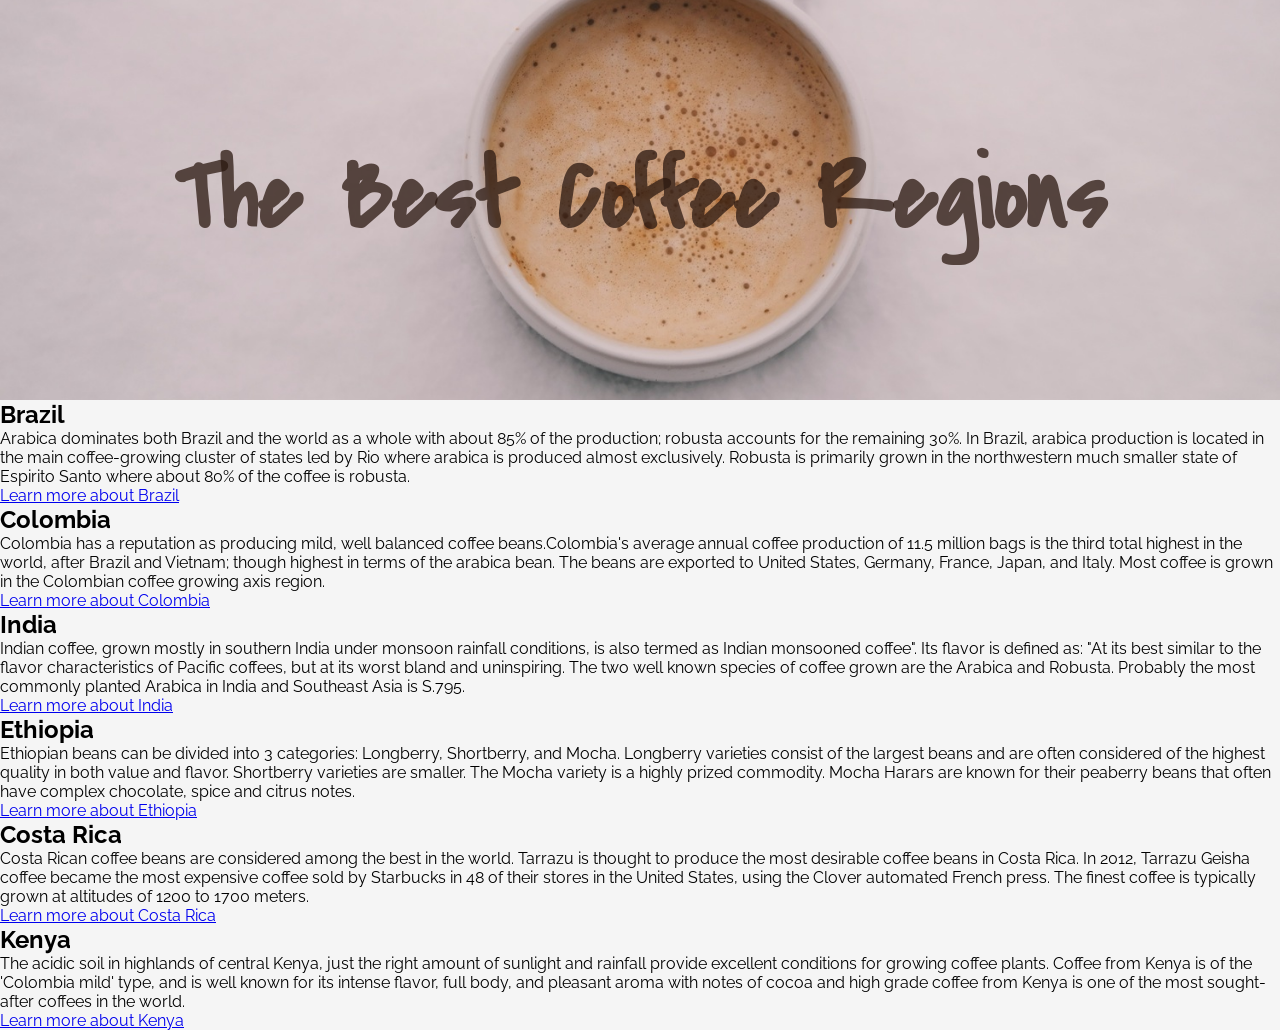
==== CoffeeBestRegions-position_var/src/index.html @ bcc930ec "In. commit" ====
<!DOCTYPE html>
<html lang="en">
<head>
    <meta charset="UTF-8">
    <title>Coffee</title>
    <link rel="shortcut icon" href="../Images/coffee.png" type="image/png">
    <link rel="stylesheet" href="../css/style.css">
</head>
<body>
<div class="header">
    <h1>The Best Coffee Regions</h1>
</div>
<div class="main">
    <div class="left">
        <div>

            <h2>Brazil</h2>
            <p> Arabica dominates both Brazil and the world as a whole with about 85% of the production; robusta
                accounts for the remaining 30%. In Brazil, arabica production is located in the main coffee-growing
                cluster of states led by Rio where arabica is
                produced almost exclusively. Robusta is primarily grown in the northwestern much smaller state of
                Espirito Santo where about 80% of the coffee is robusta.</p>
            <a href="https://en.wikipedia.org/wiki/Brazil" target="_blank">Learn more about Brazil</a>
        </div>
        <div>
            <h2>Colombia</h2>
            <p> Colombia has a reputation as producing mild, well balanced coffee beans.Colombia's average annual
                coffee
                production of 11.5 million bags is the third total highest in the world, after Brazil and Vietnam;
                though highest in terms of the arabica
                bean. The beans are exported to United States, Germany, France, Japan, and Italy. Most coffee is
                grown
                in the Colombian coffee growing axis region.</p>
            <a href="https://en.wikipedia.org/wiki/Colombia" target="_blank">Learn more about Colombia</a>
        </div>
    </div>

    <div>
        <h2>India</h2>
        <p> Indian coffee, grown mostly in southern India under monsoon rainfall conditions, is also termed as
            Indian monsooned coffee". Its flavor is defined as: "At its best similar to the flavor
            characteristics
            of Pacific coffees, but at its worst bland and uninspiring. The two well known species of coffee
            grown
            are the Arabica and Robusta. Probably the most commonly planted Arabica in India and Southeast Asia
            is
            S.795.</p>
        <a href="https://en.wikipedia.org/wiki/India" target="_blank">Learn more about India</a>
    </div>
</div>
<div class="right">
    <div>
        <h2>Ethiopia</h2>
        <p> Ethiopian beans can be divided into 3 categories: Longberry, Shortberry, and Mocha. Longberry
            varieties
            consist of the largest beans and are often considered of the highest quality in both value and
            flavor.
            Shortberry varieties are smaller. The Mocha variety is a highly prized commodity. Mocha Harars are
            known
            for their peaberry beans that often have complex chocolate, spice and citrus notes.</p>
        <a href="https://en.wikipedia.org/wiki/Ethiopia" target="_blank">Learn more about Ethiopia</a>
    </div>

    <div>
        <h2>Costa Rica</h2>
        <p> Costa Rican coffee beans are considered among the best in the world. Tarrazu is thought to produce
            the
            most desirable coffee beans in Costa Rica. In 2012, Tarrazu Geisha coffee became the most expensive
            coffee sold by Starbucks in 48 of their stores in the United States, using the Clover automated
            French
            press. The finest coffee is typically grown at altitudes of 1200 to 1700 meters.</p>
        <a href="https://en.wikipedia.org/wiki/Costa_Rica" target="_blank">Learn more about Costa Rica</a>
    </div>
    <div>
        <h2>Kenya</h2>
        <p> The acidic soil in highlands of central Kenya, just the right amount of sunlight and rainfall
            provide
            excellent conditions for growing coffee plants. Coffee from Kenya is of the 'Colombia mild' type,
            and is
            well known for its intense flavor, full body, and pleasant aroma with notes of cocoa and high grade
            coffee from Kenya is one of the most sought-after coffees in the world.</p>
        <a href="https://en.wikipedia.org/wiki/Kenya" target="_blank">Learn more about Kenya</a>
    </div>
</div>
</body>
</html>
---- CoffeeBestRegions-position_var/css/style.css ----
@import url('https://fonts.googleapis.com/css2?family=Covered+By+Your+Grace&family=Raleway:ital,wght@0,100..900;1,100..900&display=swap');

* {
    margin: 0;
}

body {
    font-family: 'Raleway', sans-serif;
    background-color: whitesmoke;
}

.header {
    height: 400px;
    background-image: url("../Images/coffee-bgnd.jpeg");
    background-position: center;
    background-repeat: no-repeat;
    background-size: cover;
}

.header > h1 {
    font-size: 100px;
    font-family: "Covered By Your Grace", cursive;
    color: #2B1810BF;
    text-align: center;
    padding-top: 130px;

}

/*.main > table {*/
/*    padding: 0;*/
/*}*/

/*.main td {*/
/*    color: #454;*/
/*    font-weight: 500;*/
/*    padding: 0 10px;*/
/*    text-align: justify;*/
/*    text-indent: 32px;*/
/*    line-height: 1.5;*/
/*    background-image: url("../Images/Image20260706185811.png");");*/
/*    !*opacity: 0.3;*!*/
/*}*/

/*.main td > h2 {*/
/*    font-size: 28px;*/
/*    font-weight: 900;*/
/*    background-color: rgb(188 170 164 / 90);*/
/*    padding-bottom: 10px;*/
/*    text-align: center;*/
/*    text-transform: uppercase;*/
/*}*/

/*.main td > p {*/
/*    font-weight: 900;*/
/*}*/

/*.main td > a {*/
/*    color: #445544;*/
/*    font-weight: 600;*/
/*    text-transform: uppercase;*/
/*    text-decoration: none;*/
/*    letter-spacing: 2px;*/
/*}*/















/*
HW_07_TEXT  В рамках домашнего задания доделайте css под начатую на уроке апликацию про кофе под position-вариант html-css.
 */
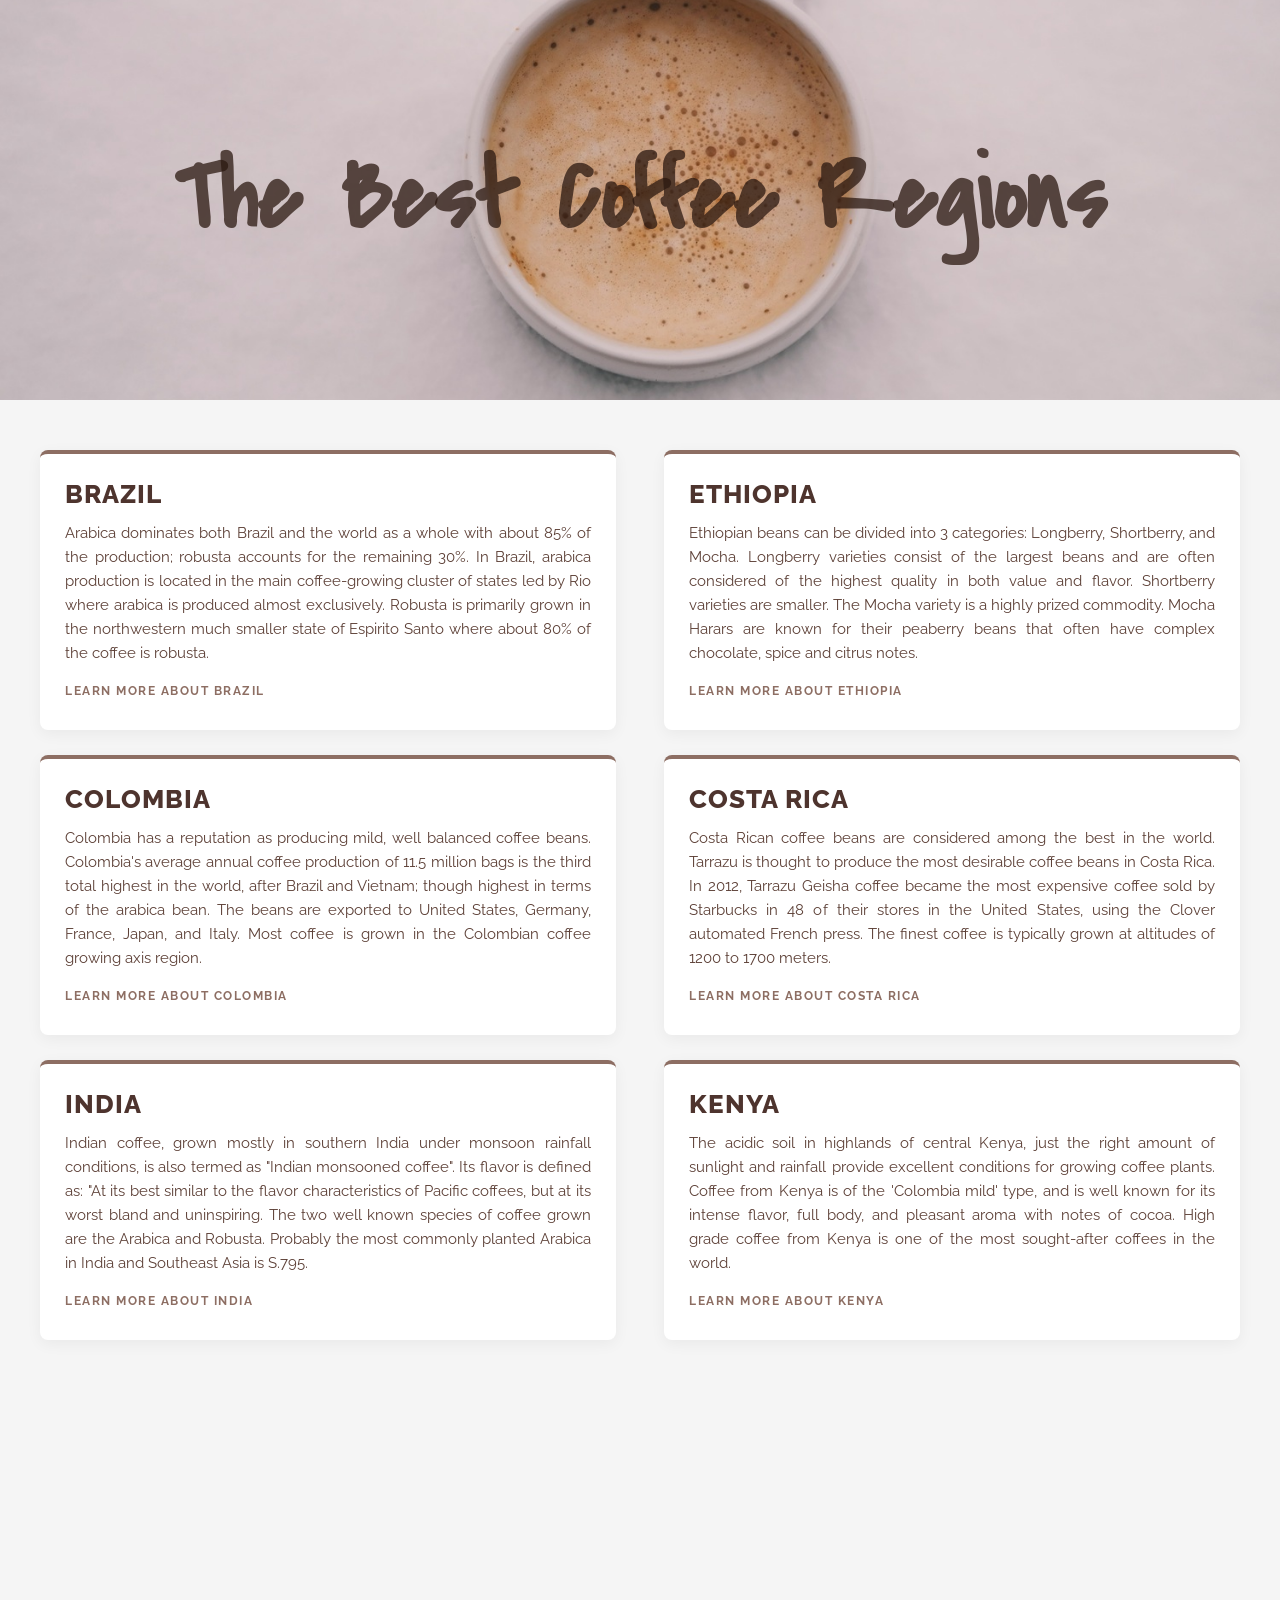
==== commit e5d329f9: "HW_7" ====
--- a/CoffeeBestRegions-position_var/src/index.html
+++ b/CoffeeBestRegions-position_var/src/index.html
@@ -1,86 +1,76 @@
 <!DOCTYPE html>
 <html lang="en">
 <head>
+
+
+<!--    HW_07_TEXT  В рамках домашнего задания доделайте css под начатую на уроке апликацию про кофе под position-вариант html-css.-->
+<!--    -->
+
     <meta charset="UTF-8">
     <title>Coffee</title>
     <link rel="shortcut icon" href="../Images/coffee.png" type="image/png">
     <link rel="stylesheet" href="../css/style.css">
 </head>
 <body>
+
 <div class="header">
     <h1>The Best Coffee Regions</h1>
 </div>
+
 <div class="main">
     <div class="left">
         <div>
-
             <h2>Brazil</h2>
-            <p> Arabica dominates both Brazil and the world as a whole with about 85% of the production; robusta
+            <p>Arabica dominates both Brazil and the world as a whole with about 85% of the production; robusta
                 accounts for the remaining 30%. In Brazil, arabica production is located in the main coffee-growing
-                cluster of states led by Rio where arabica is
-                produced almost exclusively. Robusta is primarily grown in the northwestern much smaller state of
-                Espirito Santo where about 80% of the coffee is robusta.</p>
+                cluster of states led by Rio where arabica is produced almost exclusively. Robusta is primarily grown
+                in the northwestern much smaller state of Espirito Santo where about 80% of the coffee is robusta.</p>
             <a href="https://en.wikipedia.org/wiki/Brazil" target="_blank">Learn more about Brazil</a>
         </div>
+
         <div>
             <h2>Colombia</h2>
-            <p> Colombia has a reputation as producing mild, well balanced coffee beans.Colombia's average annual
-                coffee
-                production of 11.5 million bags is the third total highest in the world, after Brazil and Vietnam;
-                though highest in terms of the arabica
-                bean. The beans are exported to United States, Germany, France, Japan, and Italy. Most coffee is
-                grown
-                in the Colombian coffee growing axis region.</p>
+            <p>Colombia has a reputation as producing mild, well balanced coffee beans. Colombia's average annual
+                coffee production of 11.5 million bags is the third total highest in the world, after Brazil and Vietnam;
+                though highest in terms of the arabica bean. The beans are exported to United States, Germany, France,
+                Japan, and Italy. Most coffee is grown in the Colombian coffee growing axis region.</p>
             <a href="https://en.wikipedia.org/wiki/Colombia" target="_blank">Learn more about Colombia</a>
         </div>
-    </div>
 
-    <div>
-        <h2>India</h2>
-        <p> Indian coffee, grown mostly in southern India under monsoon rainfall conditions, is also termed as
-            Indian monsooned coffee". Its flavor is defined as: "At its best similar to the flavor
-            characteristics
-            of Pacific coffees, but at its worst bland and uninspiring. The two well known species of coffee
-            grown
-            are the Arabica and Robusta. Probably the most commonly planted Arabica in India and Southeast Asia
-            is
-            S.795.</p>
-        <a href="https://en.wikipedia.org/wiki/India" target="_blank">Learn more about India</a>
-    </div>
-</div>
-<div class="right">
+        <div>
+            <h2>India</h2>
+            <p>Indian coffee, grown mostly in southern India under monsoon rainfall conditions, is also termed as
+                "Indian monsooned coffee". Its flavor is defined as: "At its best similar to the flavor characteristics
+                of Pacific coffees, but at its worst bland and uninspiring. The two well known species of coffee grown
+                are the Arabica and Robusta. Probably the most commonly planted Arabica in India and Southeast Asia is S.795.</p>
+            <a href="https://en.wikipedia.org/wiki/India" target="_blank">Learn more about India</a>
+        </div>
+    </div> <div class="right">
     <div>
         <h2>Ethiopia</h2>
-        <p> Ethiopian beans can be divided into 3 categories: Longberry, Shortberry, and Mocha. Longberry
-            varieties
-            consist of the largest beans and are often considered of the highest quality in both value and
-            flavor.
-            Shortberry varieties are smaller. The Mocha variety is a highly prized commodity. Mocha Harars are
-            known
-            for their peaberry beans that often have complex chocolate, spice and citrus notes.</p>
+        <p>Ethiopian beans can be divided into 3 categories: Longberry, Shortberry, and Mocha. Longberry
+            varieties consist of the largest beans and are often considered of the highest quality in both value and
+            flavor. Shortberry varieties are smaller. The Mocha variety is a highly prized commodity. Mocha Harars are
+            known for their peaberry beans that often have complex chocolate, spice and citrus notes.</p>
         <a href="https://en.wikipedia.org/wiki/Ethiopia" target="_blank">Learn more about Ethiopia</a>
     </div>
 
     <div>
         <h2>Costa Rica</h2>
-        <p> Costa Rican coffee beans are considered among the best in the world. Tarrazu is thought to produce
-            the
+        <p>Costa Rican coffee beans are considered among the best in the world. Tarrazu is thought to produce the
             most desirable coffee beans in Costa Rica. In 2012, Tarrazu Geisha coffee became the most expensive
-            coffee sold by Starbucks in 48 of their stores in the United States, using the Clover automated
-            French
+            coffee sold by Starbucks in 48 of their stores in the United States, using the Clover automated French
             press. The finest coffee is typically grown at altitudes of 1200 to 1700 meters.</p>
         <a href="https://en.wikipedia.org/wiki/Costa_Rica" target="_blank">Learn more about Costa Rica</a>
     </div>
+
     <div>
         <h2>Kenya</h2>
-        <p> The acidic soil in highlands of central Kenya, just the right amount of sunlight and rainfall
-            provide
-            excellent conditions for growing coffee plants. Coffee from Kenya is of the 'Colombia mild' type,
-            and is
-            well known for its intense flavor, full body, and pleasant aroma with notes of cocoa and high grade
+        <p>The acidic soil in highlands of central Kenya, just the right amount of sunlight and rainfall provide
+            excellent conditions for growing coffee plants. Coffee from Kenya is of the 'Colombia mild' type, and is
+            well known for its intense flavor, full body, and pleasant aroma with notes of cocoa. High grade
             coffee from Kenya is one of the most sought-after coffees in the world.</p>
         <a href="https://en.wikipedia.org/wiki/Kenya" target="_blank">Learn more about Kenya</a>
     </div>
-</div>
-</body>
+</div> </div> </body>
 </html>
--- a/CoffeeBestRegions-position_var/css/style.css
+++ b/CoffeeBestRegions-position_var/css/style.css
@@ -1,14 +1,19 @@
-@import url('https://fonts.googleapis.com/css2?family=Covered+By+Your+Grace&family=Raleway:ital,wght@0,100..900;1,100..900&display=swap');
+@import url('https://fonts.googleapis.com/css2?family=Covered+By+Your+Grace&family=Raleway:ital,wght=0,100..900;1,100..900&display=swap');
+
 
 * {
     margin: 0;
+    padding: 0;
+    box-sizing: border-box;
 }
 
 body {
     font-family: 'Raleway', sans-serif;
     background-color: whitesmoke;
+    color: #3e2723;
 }
 
+/* Шапка */
 .header {
     height: 400px;
     background-image: url("../Images/coffee-bgnd.jpeg");
@@ -20,51 +25,79 @@
 .header > h1 {
     font-size: 100px;
     font-family: "Covered By Your Grace", cursive;
-    color: #2B1810BF;
+    color: rgba(43, 24, 16, 0.75);
     text-align: center;
     padding-top: 130px;
-
 }
-
-/*.main > table {*/
-/*    padding: 0;*/
-/*}*/
-
-/*.main td {*/
-/*    color: #454;*/
-/*    font-weight: 500;*/
-/*    padding: 0 10px;*/
-/*    text-align: justify;*/
-/*    text-indent: 32px;*/
-/*    line-height: 1.5;*/
-/*    background-image: url("../Images/Image20260706185811.png");");*/
-/*    !*opacity: 0.3;*!*/
-/*}*/
-
-/*.main td > h2 {*/
-/*    font-size: 28px;*/
-/*    font-weight: 900;*/
-/*    background-color: rgb(188 170 164 / 90);*/
-/*    padding-bottom: 10px;*/
-/*    text-align: center;*/
-/*    text-transform: uppercase;*/
-/*}*/
-
-/*.main td > p {*/
-/*    font-weight: 900;*/
-/*}*/
-
-/*.main td > a {*/
-/*    color: #445544;*/
-/*    font-weight: 600;*/
-/*    text-transform: uppercase;*/
-/*    text-decoration: none;*/
-/*    letter-spacing: 2px;*/
-/*}*/
 
 
 
+.main {
+    position: relative;
+    max-width: 1200px;
+    margin: 50px auto;
+    height: 1150px;
+}
 
+
+.left, .right {
+    position: absolute;
+    top: 0;
+    width: 48%;
+}
+
+.left {
+    left: 0;
+}
+
+.right {
+    right: 0;
+}
+
+
+.main > div > div {
+    background-color: #ffffff;
+    border-radius: 8px;
+    padding: 25px;
+    margin-bottom: 25px;
+    box-shadow: 0 4px 15px rgba(0, 0, 0, 0.05);
+    border-top: 4px solid #8d6e63;
+
+    min-height: 280px;
+}
+
+.main h2 {
+    font-size: 26px;
+    font-weight: 800;
+    text-transform: uppercase;
+    color: #4e342e;
+    margin-bottom: 12px;
+    letter-spacing: 1px;
+}
+
+.main p {
+    font-size: 15px;
+    line-height: 1.6;
+    text-align: justify;
+    color: #5d4037;
+    margin-bottom: 15px;
+}
+
+.main a {
+    display: inline-block;
+    color: #8d6e63;
+    font-weight: 700;
+    text-transform: uppercase;
+    text-decoration: none;
+    letter-spacing: 1.5px;
+    font-size: 12px;
+    transition: color 0.3s ease;
+}
+
+.main a:hover {
+    color: #4e342e;
+    text-decoration: underline;
+}
 
 
 
